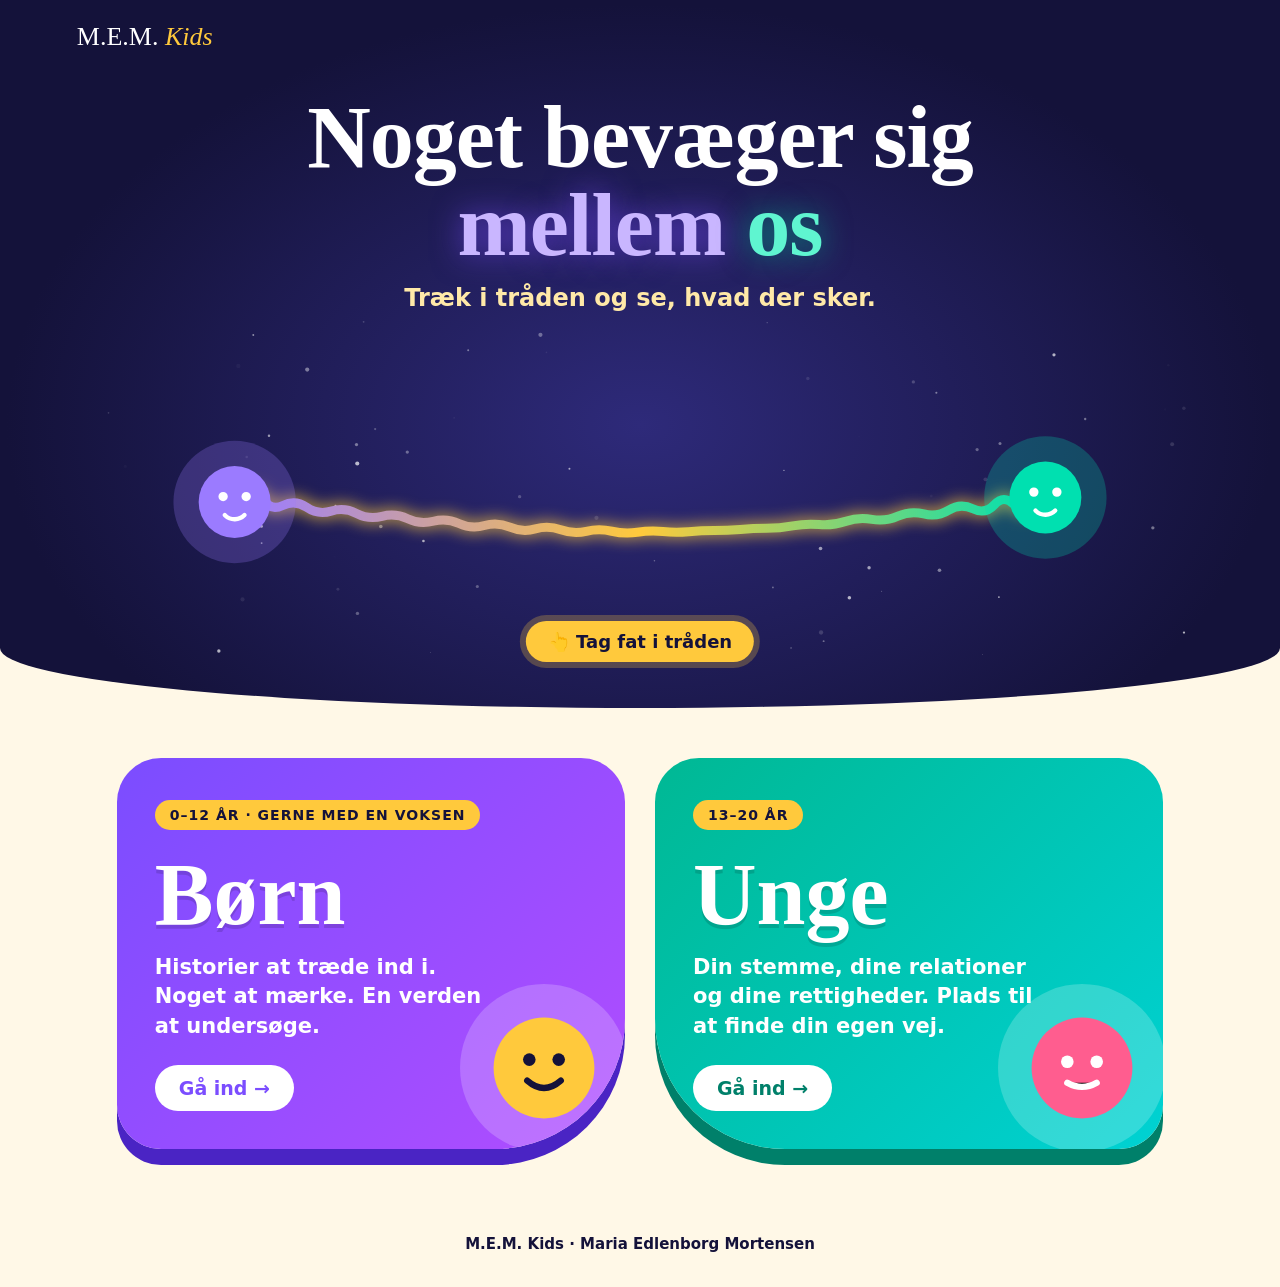
==== index.html @ 0a89ccec "M.E.M. Kids forside v3" ====
<!doctype html>
<html lang="da">
<head>
<meta charset="utf-8">
<meta name="viewport" content="width=device-width, initial-scale=1">
<title>M.E.M. Kids</title>
<style>
:root{--night:#14123a;--ink:#14123a;--born:#7b4dff;--born2:#b14dff;--unge:#00b894;--unge2:#00d2d3;--sol:#ffc93c;--pink:#ff5d8f}
*{box-sizing:border-box}
html,body{margin:0;background:#fff8e7;color:var(--ink);font-family:"Nunito","Trebuchet MS",system-ui,sans-serif}
.top{background:radial-gradient(ellipse at 50% 60%,#2e2a7a 0%,var(--night) 70%);color:#fff;padding-bottom:30px;border-radius:0 0 50% 50%/0 0 60px 60px;position:relative;overflow:hidden}
header{display:flex;justify-content:space-between;align-items:center;padding:22px 6%;position:relative;z-index:2}
.logo{font-family:Georgia,serif;font-size:26px;text-decoration:none;color:#fff}
.logo em{color:var(--sol)}
.hero{position:relative;text-align:center;padding:10px 6% 0;z-index:2}
h1{font-family:Georgia,serif;font-weight:700;font-size:clamp(42px,7vw,88px);line-height:1;margin:10px 0 14px;letter-spacing:-1px}
h1 span{color:#c9b6ff;text-shadow:0 0 30px #7b4dffaa} h1 b{color:#5ff5d0;text-shadow:0 0 30px #00b894aa}
.lead{font-size:clamp(19px,2.2vw,24px);max-width:620px;margin:0 auto;color:#ffe9a8;font-weight:700}
.stage{position:relative;height:360px;margin-top:6px}
canvas{position:absolute;inset:0;width:100%;height:100%;touch-action:none;cursor:grab}
canvas:active{cursor:grabbing}
.hint{position:absolute;left:50%;bottom:16px;transform:translateX(-50%);font-size:18px;font-weight:800;background:var(--sol);color:var(--night);padding:10px 22px;border-radius:99px;box-shadow:0 0 0 6px #ffc93c40;white-space:nowrap;pointer-events:none;transition:opacity .4s;animation:pulse 1.6s infinite}
@keyframes pulse{50%{box-shadow:0 0 0 14px #ffc93c00;transform:translateX(-50%) scale(1.05)}}
.doors{display:grid;grid-template-columns:1fr 1fr;gap:30px;padding:50px 6% 60px;max-width:1200px;margin:0 auto}
.door{position:relative;display:block;text-decoration:none;color:#fff;padding:42px 38px 38px;min-height:320px;overflow:hidden;transition:transform .25s,box-shadow .25s}
.door:hover,.door:focus-visible{transform:translateY(-8px) rotate(-1deg) scale(1.02)}
.door.born{background:linear-gradient(135deg,var(--born),var(--born2));border-radius:44px 44px 130px 44px;box-shadow:0 16px 0 #4a24c4}
.door.unge{background:linear-gradient(135deg,var(--unge),var(--unge2));border-radius:44px 44px 44px 130px;box-shadow:0 16px 0 #00806a}
.door.unge:hover{transform:translateY(-8px) rotate(1deg) scale(1.02)}
.age{display:inline-block;font-weight:800;font-size:14px;letter-spacing:1px;padding:7px 15px;border-radius:99px;background:var(--sol);color:var(--night)}
.door h2{font-family:Georgia,serif;font-weight:700;font-size:clamp(54px,7vw,88px);margin:14px 0 8px;text-shadow:0 4px 0 #0002}
.door p{font-size:21px;max-width:340px;margin:0;line-height:1.4;font-weight:600}
.go{display:inline-block;margin-top:24px;font-weight:800;font-size:19px;background:#fff;padding:12px 24px;border-radius:99px}
.born .go{color:var(--born)} .unge .go{color:#00806a}
.door svg{position:absolute;right:-24px;bottom:-24px;width:210px;height:210px;transition:transform .4s}
.door:hover svg{transform:rotate(-12deg) scale(1.1)}
footer{text-align:center;padding:26px 6% 34px;font-size:15px;font-weight:600}
@media(max-width:700px){.doors{grid-template-columns:1fr;padding-top:36px}.stage{height:270px}.door{min-height:250px}.door svg{width:150px;height:150px}}
@media(prefers-reduced-motion:reduce){.door,.door svg{transition:none}.hint{animation:none}}
</style>
</head>
<body>
<div class="top"><header><a class="logo" href="#">M.E.M. <em>Kids</em></a></header>

<section class="hero">
  <h1>Noget bevæger sig<br><span>mellem</span> <b>os</b></h1>
  <p class="lead">Træk i tråden og se, hvad der sker.</p>
  <div class="stage">
    <canvas id="c" aria-label="En tråd mellem to venner, som du kan trække i"></canvas>
    <div class="hint" id="hint">👆 Tag fat i tråden</div>
  </div>
</section>
</div>

<nav class="doors" aria-label="Vælg dit univers">
  <a class="door born" href="#born">
    <span class="age">0–12 ÅR · GERNE MED EN VOKSEN</span>
    <h2>Børn</h2>
    <p>Historier at træde ind i. Noget at mærke. En verden at undersøge.</p>
    <span class="go">Gå ind →</span>
    <svg viewBox="0 0 100 100" aria-hidden="true"><circle cx="50" cy="50" r="40" fill="#fff" opacity=".2"/><circle cx="50" cy="50" r="24" fill="#ffc93c"/><circle cx="43" cy="46" r="3" fill="#14123a"/><circle cx="57" cy="46" r="3" fill="#14123a"/><path d="M42 56q8 7 16 0" stroke="#14123a" stroke-width="3" fill="none" stroke-linecap="round"/></svg>
  </a>
  <a class="door unge" href="#unge">
    <span class="age">13–20 ÅR</span>
    <h2>Unge</h2>
    <p>Din stemme, dine relationer og dine rettigheder. Plads til at finde din egen vej.</p>
    <span class="go">Gå ind →</span>
    <svg viewBox="0 0 100 100" aria-hidden="true"><circle cx="50" cy="50" r="40" fill="#fff" opacity=".2"/><circle cx="50" cy="50" r="24" fill="#ff5d8f"/><circle cx="43" cy="47" r="3" fill="#fff"/><circle cx="57" cy="47" r="3" fill="#fff"/><path d="M43 57q7 4 14 0" stroke="#fff" stroke-width="3" stroke-linecap="round"/></svg>
  </a>
</nav>

<footer>M.E.M. Kids · Maria Edlenborg Mortensen</footer>

<script>
(()=>{
const cv=document.getElementById('c'),x=cv.getContext('2d'),hint=document.getElementById('hint');
let W,H,dpr,pts=[],N=34,grab=-1,mx=0,my=0,used=false,t=0,sparks=[];
function size(){dpr=devicePixelRatio||1;W=cv.clientWidth;H=cv.clientHeight;cv.width=W*dpr;cv.height=H*dpr;x.setTransform(dpr,0,0,dpr,0,0);init()}
function ends(){return[{x:W*.14,y:H*.5},{x:W*.86,y:H*.5}]}
function init(){const[a,b]=ends();pts=[];for(let i=0;i<N;i++){const k=i/(N-1);pts.push({x:a.x+(b.x-a.x)*k,y:a.y+Math.sin(k*Math.PI)*30,px:0,py:0});pts[i].px=pts[i].x;pts[i].py=pts[i].y}}
function seg(){const[a,b]=ends();return Math.hypot(b.x-a.x,b.y-a.y)/(N-1)*1.12}
function step(){
 const[a,b]=ends(),L=seg();t+=.016;
 for(let i=1;i<N-1;i++){const p=pts[i],vx=(p.x-p.px)*.985,vy=(p.y-p.py)*.985;p.px=p.x;p.py=p.y;p.x+=vx;p.y+=vy+.25+(grab<0&&!used?Math.sin(t*2+i*.3)*.04:0)}
 if(grab>0){pts[grab].x=mx;pts[grab].y=my}
 for(let k=0;k<12;k++){pts[0].x=a.x;pts[0].y=a.y+Math.sin(t*1.5)*4;pts[N-1].x=b.x;pts[N-1].y=b.y+Math.cos(t*1.5)*4;
  for(let i=0;i<N-1;i++){const p=pts[i],q=pts[i+1],dx=q.x-p.x,dy=q.y-p.y,d=Math.hypot(dx,dy)||1,f=(d-L)/d*.5;
   if(i>0&&i!==grab){p.x+=dx*f;p.y+=dy*f} if(i+1<N-1&&i+1!==grab){q.x-=dx*f;q.y-=dy*f}}}
 // sparks travel along rope when pulled
 const tension=pts.reduce((s,p,i)=>i?s+Math.hypot(p.x-pts[i-1].x,p.y-pts[i-1].y):0,0)/((N-1)*L);
 if(grab>0&&Math.random()<.45+tension*.2)sparks.push({u:Math.random()<.5?0:1,dir:0,v:.012+Math.random()*.01,c:Math.random()<.5?'#9b7bff':'#00e0b0'});
 sparks.forEach(s=>{if(!s.dir)s.dir=s.u?-1:1;s.u+=s.v*s.dir});sparks=sparks.filter(s=>s.u>=0&&s.u<=1);
 draw(tension)}
function at(u){const f=u*(N-1),i=Math.min(N-2,Math.floor(f)),r=f-i;return{x:pts[i].x+(pts[i+1].x-pts[i].x)*r,y:pts[i].y+(pts[i+1].y-pts[i].y)*r}}
function face(p,col,s,mood){x.fillStyle=col+'40';x.beginPath();x.arc(p.x,p.y,s*1.7,0,7);x.fill();x.fillStyle=col;x.beginPath();x.arc(p.x,p.y,s,0,7);x.fill();
 x.fillStyle='#fff';x.beginPath();x.arc(p.x-s*.32,p.y-s*.15,s*.13,0,7);x.arc(p.x+s*.32,p.y-s*.15,s*.13,0,7);x.fill();
 x.strokeStyle='#fff';x.lineWidth=s*.12;x.lineCap='round';x.beginPath();x.arc(p.x,p.y+s*.1,s*.38,.2*Math.PI+(1-mood)*.3,.8*Math.PI-(1-mood)*.3);x.stroke()}
const stars=Array.from({length:70},()=>({x:Math.random(),y:Math.random(),r:Math.random()*1.8+.4,p:Math.random()*6}));
function draw(ten){x.clearRect(0,0,W,H);stars.forEach(st=>{x.fillStyle='rgba(255,255,255,'+(.35+.35*Math.sin(t*2+st.p))+')';x.beginPath();x.arc(st.x*W,st.y*H,st.r,0,7);x.fill()});
 x.shadowColor='#ffc93c';x.shadowBlur=grab>0?30:16;
 const g=x.createLinearGradient(pts[0].x,0,pts[N-1].x,0);g.addColorStop(0,'#9b7bff');g.addColorStop(.5,'#ffc93c');g.addColorStop(1,'#00e0b0');
 x.strokeStyle=g;x.lineWidth=9;x.lineCap='round';x.lineJoin='round';x.beginPath();x.moveTo(pts[0].x,pts[0].y);
 for(let i=1;i<N-1;i++){const mx2=(pts[i].x+pts[i+1].x)/2,my2=(pts[i].y+pts[i+1].y)/2;x.quadraticCurveTo(pts[i].x,pts[i].y,mx2,my2)}x.lineTo(pts[N-1].x,pts[N-1].y);x.stroke();
 x.shadowBlur=0;sparks.forEach(s=>{const p=at(s.u);x.shadowColor=s.c;x.shadowBlur=20;x.fillStyle=s.c;x.beginPath();x.arc(p.x,p.y,6,0,7);x.fill();x.fillStyle='#ffc93c66';x.beginPath();x.arc(p.x,p.y,11,0,7);x.fill()});
 x.shadowBlur=0;const s=Math.min(W,H)*.1,mood=grab>0?1:.55;face(pts[0],'#9b7bff',s,mood);face(pts[N-1],'#00e0b0',s,mood)}
function pos(e){const r=cv.getBoundingClientRect();return{x:e.clientX-r.left,y:e.clientY-r.top}}
cv.addEventListener('pointerdown',e=>{const p=pos(e);let best=-1,bd=60;for(let i=2;i<N-2;i++){const d=Math.hypot(pts[i].x-p.x,pts[i].y-p.y);if(d<bd){bd=d;best=i}}
 if(best>0){grab=best;mx=p.x;my=p.y;cv.setPointerCapture(e.pointerId);if(!used){used=true;hint.style.opacity=0}}});
cv.addEventListener('pointermove',e=>{if(grab>0){const p=pos(e);mx=p.x;my=Math.max(10,Math.min(H-10,p.y))}});
addEventListener('pointerup',()=>grab=-1);
addEventListener('resize',size);size();
const reduce=matchMedia('(prefers-reduced-motion: reduce)').matches;
(function loop(){step();if(!reduce||grab>0)requestAnimationFrame(loop);else setTimeout(()=>requestAnimationFrame(loop),200)})();
})();
</script>
</body>
</html>
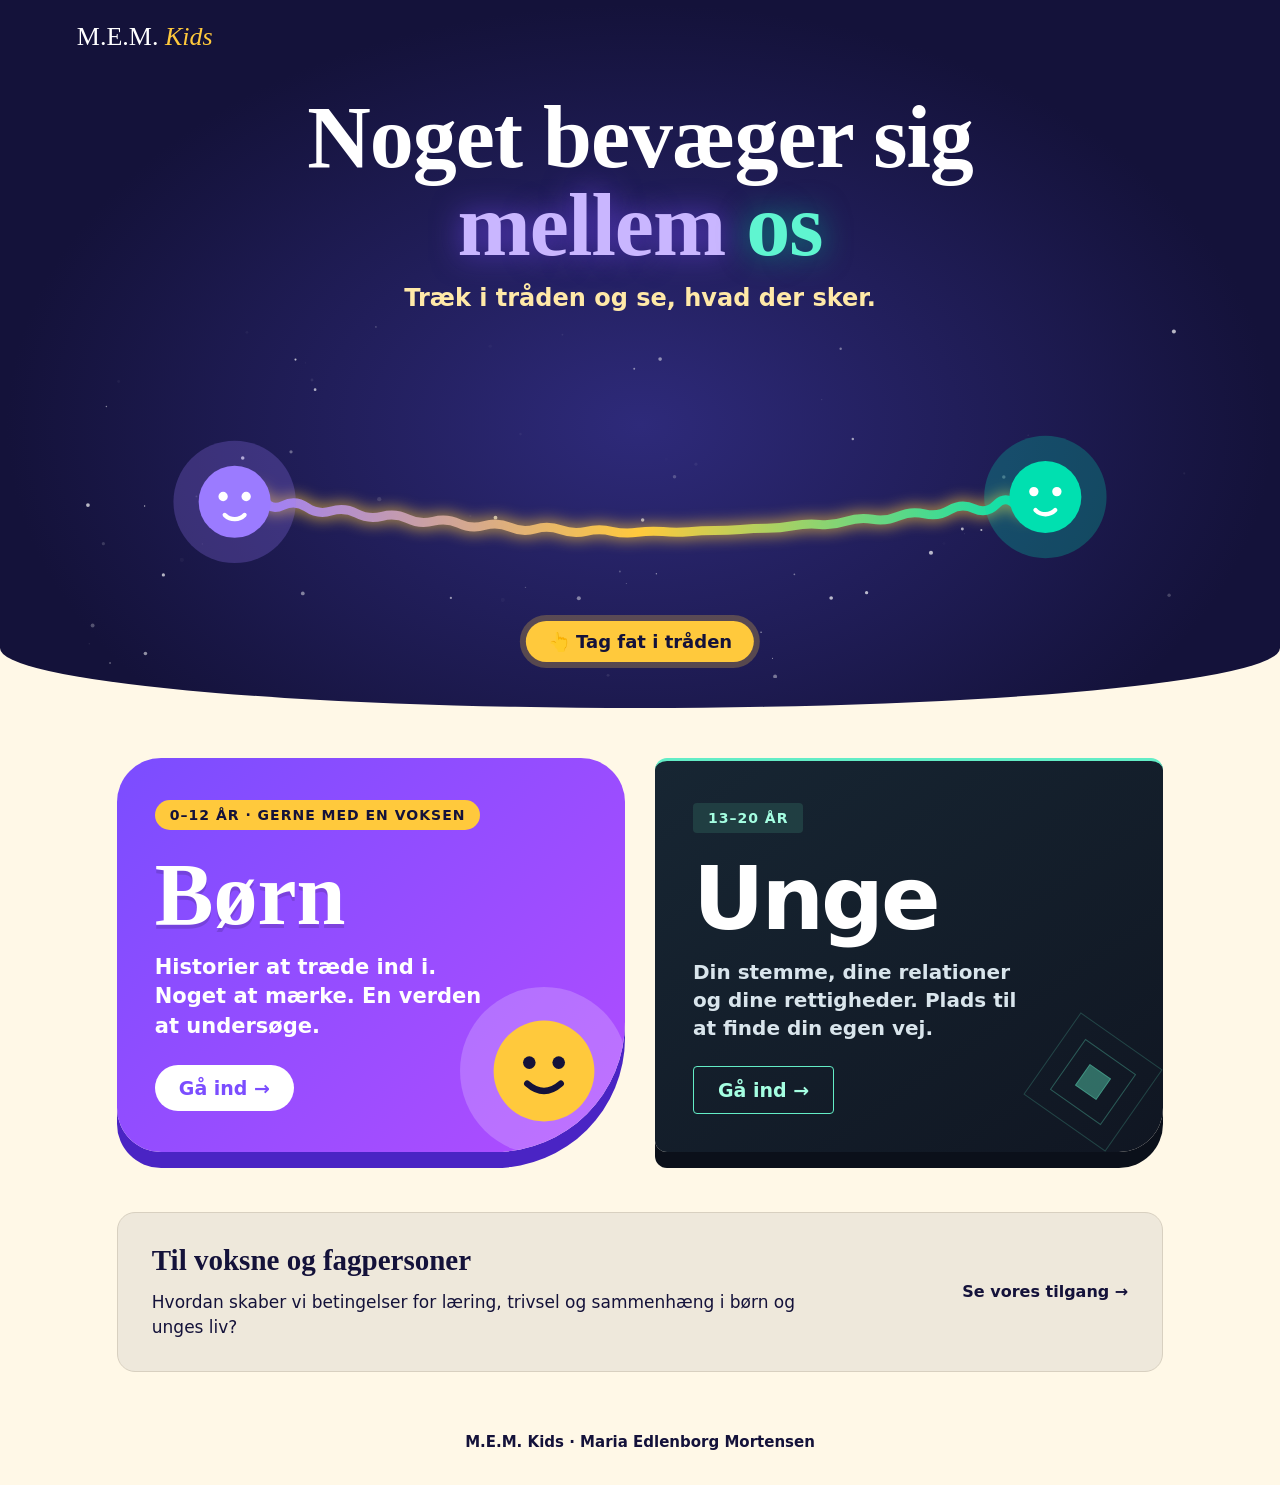
==== commit d7edc6ad: "Forside med indgang til voksne og fagpersoner" ====
--- a/index.html
+++ b/index.html
@@ -37,6 +37,28 @@
 footer{text-align:center;padding:26px 6% 34px;font-size:15px;font-weight:600}
 @media(max-width:700px){.doors{grid-template-columns:1fr;padding-top:36px}.stage{height:270px}.door{min-height:250px}.door svg{width:150px;height:150px}}
 @media(prefers-reduced-motion:reduce){.door,.door svg{transition:none}.hint{animation:none}}
+
+/* Unge: skarpere former og et selvstændigt, roligere udtryk. */
+.door.unge{background:linear-gradient(145deg,#172633,#101622);border-radius:12px 12px 44px 12px;box-shadow:0 16px 0 #0b101a;border-top:3px solid #63edc6}
+.door.unge:hover,.door.unge:focus-visible{transform:translateY(-6px)}
+.unge .age{background:#203e42;color:#a5ffe2;border-radius:4px}
+.door.unge h2{font-family:system-ui,sans-serif;font-weight:800;letter-spacing:-3px;text-shadow:none}
+.door.unge p{color:#d9e5ec;position:relative;z-index:1;font-size:20px}
+.unge .go{color:#a5ffe2;background:transparent;border:1px solid #63edc6;border-radius:4px;position:relative;z-index:1}
+.unge .signal{position:absolute;right:20px;bottom:20px;width:100px;height:100px;border:1px solid #63edc633;transform:rotate(35deg);pointer-events:none}
+.unge .signal:before,.unge .signal:after{content:'';position:absolute;inset:18px;border:1px solid #63edc64d}
+.unge .signal:after{inset:36px;background:#63edc666}
+.adults-wrap{max-width:1200px;margin:0 auto;padding:0 6% 35px}
+.adult-door{display:grid;grid-template-columns:1fr auto;gap:20px;align-items:center;text-decoration:none;color:var(--night);padding:30px 34px;background:#eee8db;border-radius:18px;border:1px solid #d8d0c0;transition:background .2s}
+.adult-door:hover{background:#e7dfce}.adult-door:focus-visible{outline:3px solid #69519e;outline-offset:5px}
+.adult-door h2{font:700 clamp(22px,3vw,29px)/1.2 Georgia,serif;margin:0 0 12px}
+.adult-door p{margin:0;max-width:650px;font-size:17px;line-height:1.5}
+.adult-door .adult-go{font-weight:700;font-size:16px;white-space:nowrap}
+.adult-content{background:#fffdf6;border-radius:18px;padding:28px 34px;margin-top:16px;border:1px solid #ddd5c7;line-height:1.65}
+.adult-content[hidden]{display:none}.adult-content h2{font:700 29px/1.2 Georgia,serif;margin:0 0 20px}.adult-content h3{font-size:19px;margin:24px 0 8px}.adult-content p{margin:0 0 12px;max-width:760px}.adult-content .ground{border-top:1px solid #ddd5c7;padding-top:20px;margin-top:25px;font-size:15px}
+@media(max-width:700px){.adult-door{grid-template-columns:1fr;padding:25px}.adult-content{padding:24px}.door.unge h2{font-size:64px}.age{font-size:12px;letter-spacing:.5px;max-width:100%}.door{padding:30px 26px}.door p{font-size:19px}.hint{font-size:15px;padding:10px 16px}}
+@media(prefers-reduced-motion:reduce){.adult-door{transition:none}.door:hover,.door:focus-visible,.door.unge:hover{transform:none}}
+
 </style>
 </head>
 <body>
@@ -65,14 +87,37 @@
     <h2>Unge</h2>
     <p>Din stemme, dine relationer og dine rettigheder. Plads til at finde din egen vej.</p>
     <span class="go">Gå ind →</span>
-    <svg viewBox="0 0 100 100" aria-hidden="true"><circle cx="50" cy="50" r="40" fill="#fff" opacity=".2"/><circle cx="50" cy="50" r="24" fill="#ff5d8f"/><circle cx="43" cy="47" r="3" fill="#fff"/><circle cx="57" cy="47" r="3" fill="#fff"/><path d="M43 57q7 4 14 0" stroke="#fff" stroke-width="3" stroke-linecap="round"/></svg>
+    <span class="signal" aria-hidden="true"></span>
   </a>
 </nav>
+
+
+<section class="adults-wrap" aria-label="Indgang for voksne og fagpersoner">
+  <a class="adult-door" href="#voksne" aria-expanded="false" aria-controls="voksne">
+    <div><h2>Til voksne og fagpersoner</h2><p>Hvordan skaber vi betingelser for læring, trivsel og sammenhæng i børn og unges liv?</p></div>
+    <span class="adult-go">Se vores tilgang →</span>
+  </a>
+  <div class="adult-content" id="voksne" hidden>
+    <h2>Et relationelt blik på børn og unge</h2>
+    <p>Børn og unge lever og udvikler sig gennem relationer, erfaringer og de rammer, de møder. Derfor undersøger vi sammenhængen mellem barnet, fællesskabet og de betingelser, voksne og institutioner skaber.</p>
+    <h3>Læring: oplevelse før forklaring</h3>
+    <p>Vi tager udgangspunkt i nysgerrighed, konkrete erfaringer og behovet for at forstå. Barnet får mulighed for at undersøge og prøve sig frem. Ord, tal og modeller forbindes med det oplevede.</p>
+    <h3>Ansvar: adgang til at deltage</h3>
+    <p>Når en elev ikke deltager, undersøger vi også opgavens mening, krav, tempo, støtte og pladsen i fællesskabet. De voksne har ansvar for at tilpasse de betingelser, de har indflydelse på, og følge op på, om ændringerne hjælper.</p>
+    <h3>Trivsel: det, der sker mellem os</h3>
+    <p>Barnets egen oplevelse skal have betydning. Vi ser på tryghed, relationer og muligheder for at høre til over tid. Støtten skal også kunne ændre de forhold, der gør hverdagen vanskelig.</p>
+    <h3>Børn i offentlige systemer: sammenhæng gennem skift</h3>
+    <p>Ved skoleskift, anbringelser og skift af sagsbehandler skal vigtige erfaringer, aftaler og relationer indgå i overgangen. Barnet eller den unge skal kunne forstå, hvad der sker, blive hørt og få forklaret, hvordan deres perspektiv indgår i beslutningerne.</p>
+    <p class="ground">Arbejdet udspringer af Mirakel Teori og M.E.M. Teori. På læringsområdet arbejder vi med Meaning, Experience, Model. Herfra udvikles fortællinger, læringsverdener, forløb og støtteværktøjer. Deres udviklings- og afprøvningsstatus skal fremgå af de enkelte tilbud.</p>
+  </div>
+</section>
 
 <footer>M.E.M. Kids · Maria Edlenborg Mortensen</footer>
 
 <script>
 (()=>{
+const adultLink=document.querySelector('.adult-door'),adultPanel=document.getElementById('voksne');
+adultLink.addEventListener('click',e=>{e.preventDefault();const open=adultPanel.hidden;adultPanel.hidden=!open;adultLink.setAttribute('aria-expanded',String(open));adultLink.querySelector('.adult-go').textContent=open?'Luk introduktionen ↑':'Se vores tilgang →'});
 const cv=document.getElementById('c'),x=cv.getContext('2d'),hint=document.getElementById('hint');
 let W,H,dpr,pts=[],N=34,grab=-1,mx=0,my=0,used=false,t=0,sparks=[];
 function size(){dpr=devicePixelRatio||1;W=cv.clientWidth;H=cv.clientHeight;cv.width=W*dpr;cv.height=H*dpr;x.setTransform(dpr,0,0,dpr,0,0);init()}
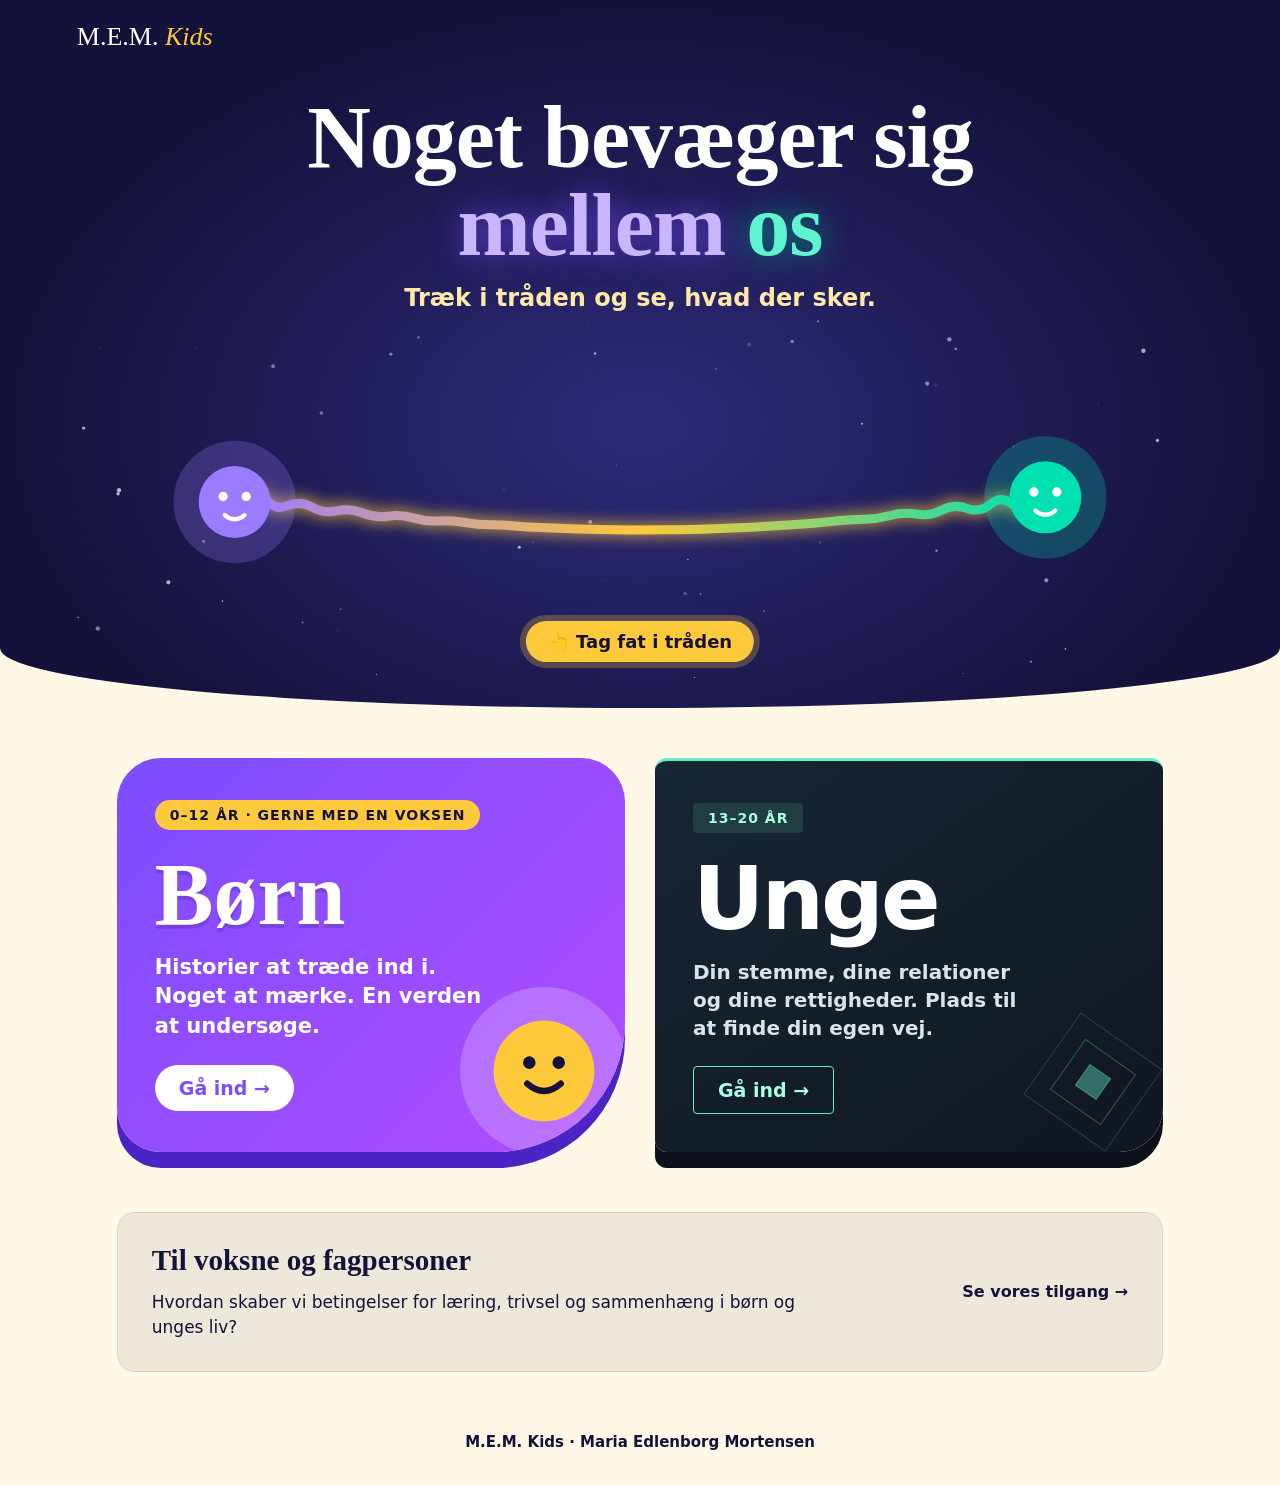
==== commit 12ec767f: "Add files via upload" ====
--- a/index.html
+++ b/index.html
@@ -75,14 +75,14 @@
 </div>
 
 <nav class="doors" aria-label="Vælg dit univers">
-  <a class="door born" href="#born">
+  <a class="door born" href="boern.html">
     <span class="age">0–12 ÅR · GERNE MED EN VOKSEN</span>
     <h2>Børn</h2>
     <p>Historier at træde ind i. Noget at mærke. En verden at undersøge.</p>
     <span class="go">Gå ind →</span>
     <svg viewBox="0 0 100 100" aria-hidden="true"><circle cx="50" cy="50" r="40" fill="#fff" opacity=".2"/><circle cx="50" cy="50" r="24" fill="#ffc93c"/><circle cx="43" cy="46" r="3" fill="#14123a"/><circle cx="57" cy="46" r="3" fill="#14123a"/><path d="M42 56q8 7 16 0" stroke="#14123a" stroke-width="3" fill="none" stroke-linecap="round"/></svg>
   </a>
-  <a class="door unge" href="#unge">
+  <a class="door unge" href="unge.html">
     <span class="age">13–20 ÅR</span>
     <h2>Unge</h2>
     <p>Din stemme, dine relationer og dine rettigheder. Plads til at finde din egen vej.</p>
@@ -118,6 +118,7 @@
 (()=>{
 const adultLink=document.querySelector('.adult-door'),adultPanel=document.getElementById('voksne');
 adultLink.addEventListener('click',e=>{e.preventDefault();const open=adultPanel.hidden;adultPanel.hidden=!open;adultLink.setAttribute('aria-expanded',String(open));adultLink.querySelector('.adult-go').textContent=open?'Luk introduktionen ↑':'Se vores tilgang →'});
+if(location.hash==='#voksne'){adultPanel.hidden=false;adultLink.setAttribute('aria-expanded','true');adultLink.querySelector('.adult-go').textContent='Luk introduktionen ↑';}
 const cv=document.getElementById('c'),x=cv.getContext('2d'),hint=document.getElementById('hint');
 let W,H,dpr,pts=[],N=34,grab=-1,mx=0,my=0,used=false,t=0,sparks=[];
 function size(){dpr=devicePixelRatio||1;W=cv.clientWidth;H=cv.clientHeight;cv.width=W*dpr;cv.height=H*dpr;x.setTransform(dpr,0,0,dpr,0,0);init()}
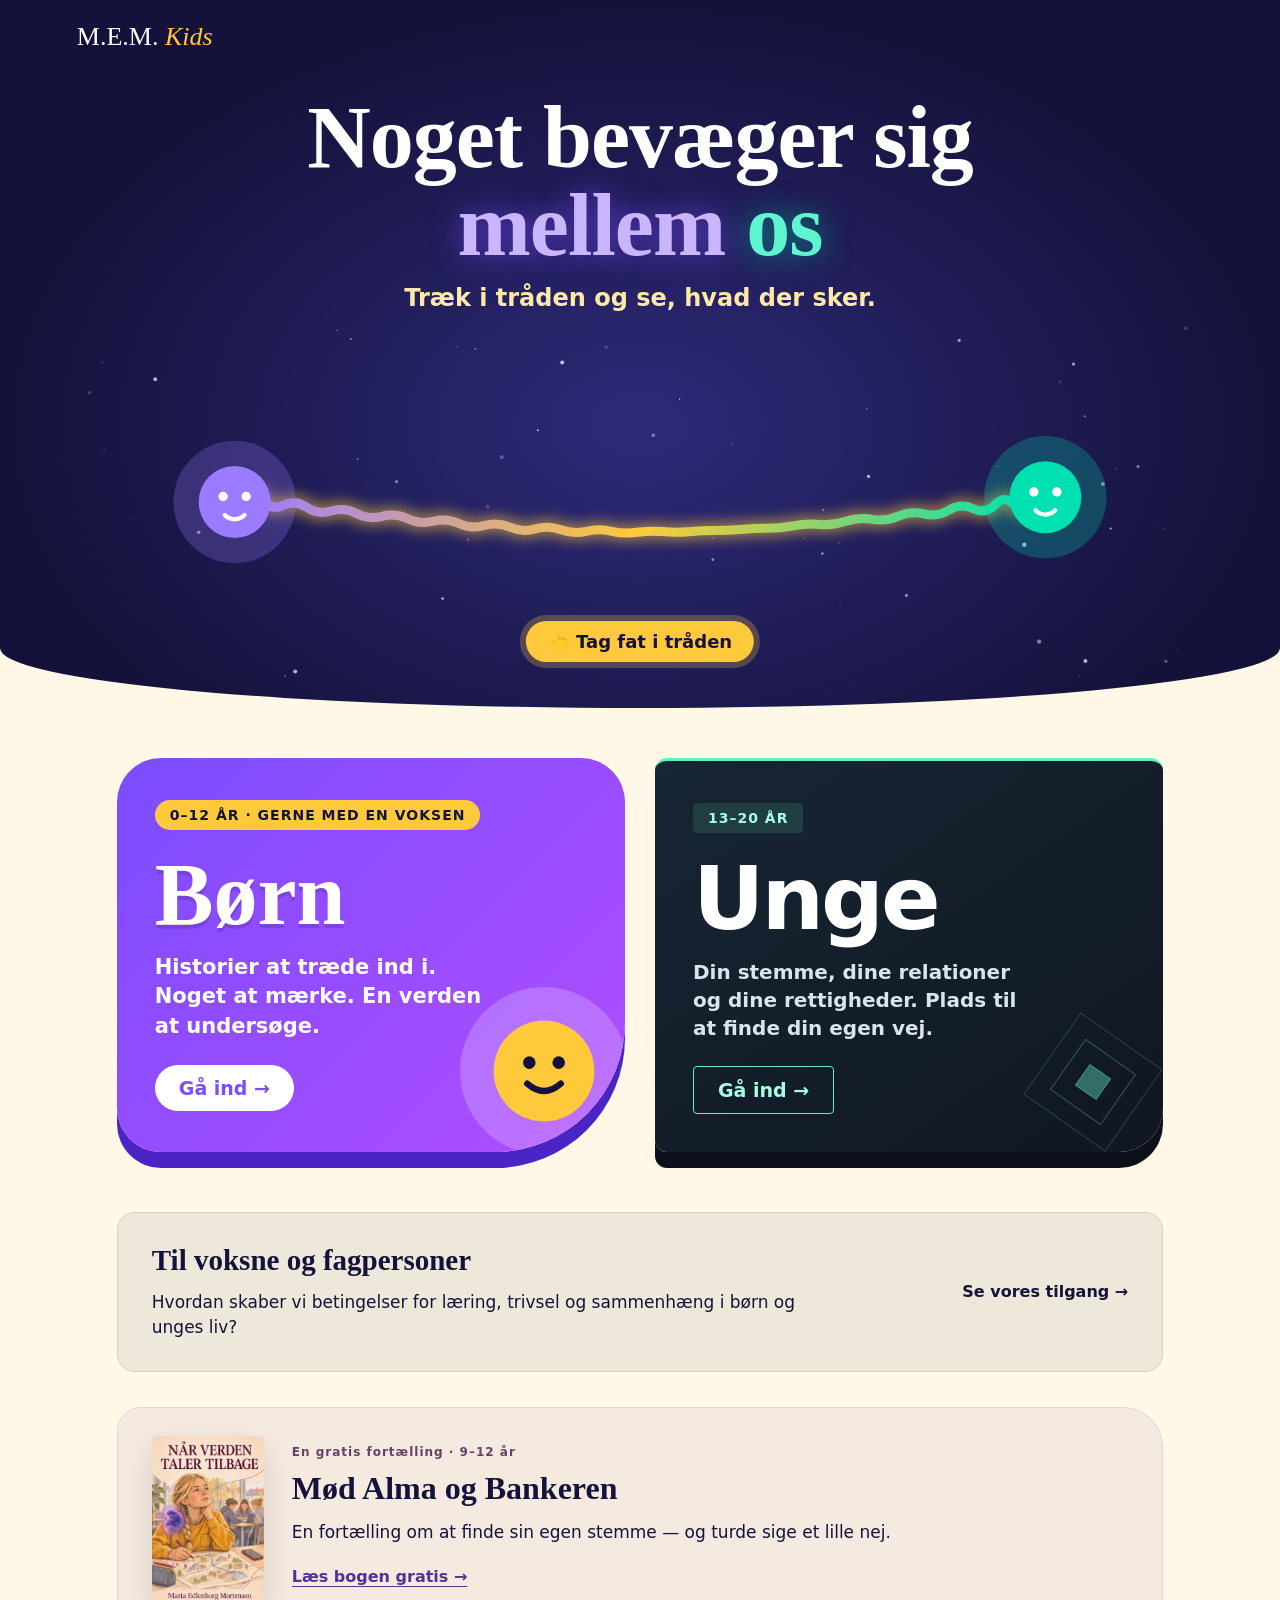
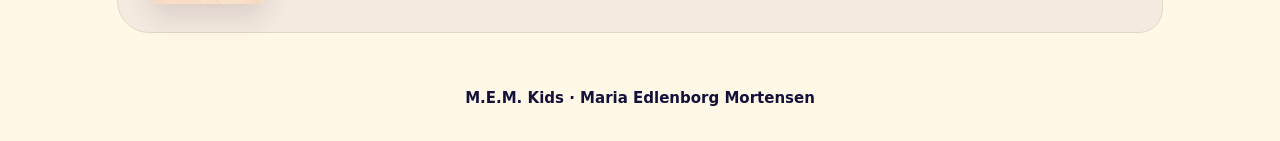
==== commit 440dff40: "Add files via upload" ====
--- a/index.html
+++ b/index.html
@@ -60,6 +60,7 @@
 @media(prefers-reduced-motion:reduce){.adult-door{transition:none}.door:hover,.door:focus-visible,.door.unge:hover{transform:none}}
 
 </style>
+<link rel="stylesheet" href="boeger.css">
 </head>
 <body>
 <div class="top"><header><a class="logo" href="#">M.E.M. <em>Kids</em></a></header>
@@ -108,7 +109,22 @@
     <p>Barnets egen oplevelse skal have betydning. Vi ser på tryghed, relationer og muligheder for at høre til over tid. Støtten skal også kunne ændre de forhold, der gør hverdagen vanskelig.</p>
     <h3>Børn i offentlige systemer: sammenhæng gennem skift</h3>
     <p>Ved skoleskift, anbringelser og skift af sagsbehandler skal vigtige erfaringer, aftaler og relationer indgå i overgangen. Barnet eller den unge skal kunne forstå, hvad der sker, blive hørt og få forklaret, hvordan deres perspektiv indgår i beslutningerne.</p>
+    <h3>Læs sammen og tal videre</h3>
+    <p>Til <em>Når verden taler tilbage</em> findes en kort læsevejledning om Bankeren, det lille nej og retten til sin egen idé. Samtalen er en invitation, og barnet behøver ikke fortælle om egne oplevelser.</p>
+    <p><a href="boeger/laesevejledning.pdf" download="laesevejledning.pdf">Hent læsevejledningen gratis (PDF, 71 KB) ↓</a> · <a href="boern.html#bogen">Find bogen i børnerummet →</a></p>
     <p class="ground">Arbejdet udspringer af Mirakel Teori og M.E.M. Teori. På læringsområdet arbejder vi med Meaning, Experience, Model. Herfra udvikles fortællinger, læringsverdener, forløb og støtteværktøjer. Deres udviklings- og afprøvningsstatus skal fremgå af de enkelte tilbud.</p>
+  </div>
+</section>
+
+<section class="book-teaser-wrap" aria-labelledby="teaser-title">
+  <div class="book-teaser">
+    <a class="book-teaser-cover" href="boern.html#bogen" aria-label="Find bogen om Alma og Bankeren i børnerummet"><img src="assets/naar-verden-taler-tilbage.webp" width="600" height="900" loading="lazy" decoding="async" alt="Omslag til Når verden taler tilbage med Alma og Bankeren."></a>
+    <div class="book-teaser-copy">
+      <p class="book-kicker">En gratis fortælling · 9–12 år</p>
+      <h2 id="teaser-title">Mød Alma og Bankeren</h2>
+      <p>En fortælling om at finde sin egen stemme — og turde sige et lille nej.</p>
+      <a class="book-teaser-link" href="boern.html#bogen">Læs bogen gratis →</a>
+    </div>
   </div>
 </section>
 
--- a/boeger.css
+++ b/boeger.css
@@ -0,0 +1,23 @@
+.book-section{scroll-margin-top:24px}
+.book-layout{display:grid;grid-template-columns:220px minmax(0,1fr);gap:40px;align-items:start}
+.book-cover,.book-teaser-cover{display:block}
+.book-cover img,.book-teaser-cover img{display:block;width:100%;height:auto;border-radius:5px;box-shadow:0 12px 28px #39233824}
+.book-copy h2{margin-top:12px}
+.book-format{font-size:14px;color:#584b70}
+.book-actions{display:flex;flex-wrap:wrap;gap:12px;margin:24px 0}
+.book-primary,.book-secondary{display:inline-flex;align-items:center;justify-content:center;min-height:48px;border-radius:28px;padding:11px 21px;text-decoration:none;font-size:16px;font-weight:700;line-height:1.4;border:1px solid #7041c4}
+.book-primary{background:#7041c4;color:#fff}
+.book-secondary{background:transparent;color:#533196}
+.book-primary:hover{background:#573095}.book-secondary:hover{background:#eee4ff}
+.book-guide{font-size:15px;margin:0 0 20px}.book-guide a{font-weight:700;text-underline-offset:3px}
+.book-guide span{font-size:13px;color:#584b70}
+.book-permission{font-size:13px;line-height:1.6;color:#584b70;max-width:620px}
+.book-teaser-wrap{max-width:1200px;margin:0 auto;padding:0 6% 30px}
+.book-teaser{display:grid;grid-template-columns:112px minmax(0,1fr);gap:28px;align-items:center;padding:28px 34px;background:#f4eadf;border:1px solid #e4d7c9;border-radius:24px 40px 24px 32px}
+.book-kicker{font-size:12px;font-weight:700;letter-spacing:1px;color:#664069;margin:0 0 10px}
+.book-teaser h2{font:700 clamp(24px,3vw,32px)/1.2 Georgia,serif;margin:0 0 12px}
+.book-teaser-copy>p:not(.book-kicker){font-size:17px;line-height:1.5;margin:0 0 14px;max-width:620px}
+.book-teaser-link{display:inline-block;font-size:16px;font-weight:700;color:#533196;padding:8px 0;text-underline-offset:4px}
+.book-section a:focus-visible,.book-teaser-wrap a:focus-visible{outline:3px solid #8250d8;outline-offset:5px}
+@media(max-width:700px){.book-layout{grid-template-columns:1fr;gap:24px}.book-cover{width:180px;max-width:65%}.book-teaser{padding:24px;gap:20px;grid-template-columns:90px minmax(0,1fr)}.book-teaser h2{font-size:25px}.book-teaser-copy>p:not(.book-kicker){font-size:16px}}
+@media(max-width:400px){.book-teaser{grid-template-columns:1fr}.book-teaser-cover{width:100px}}
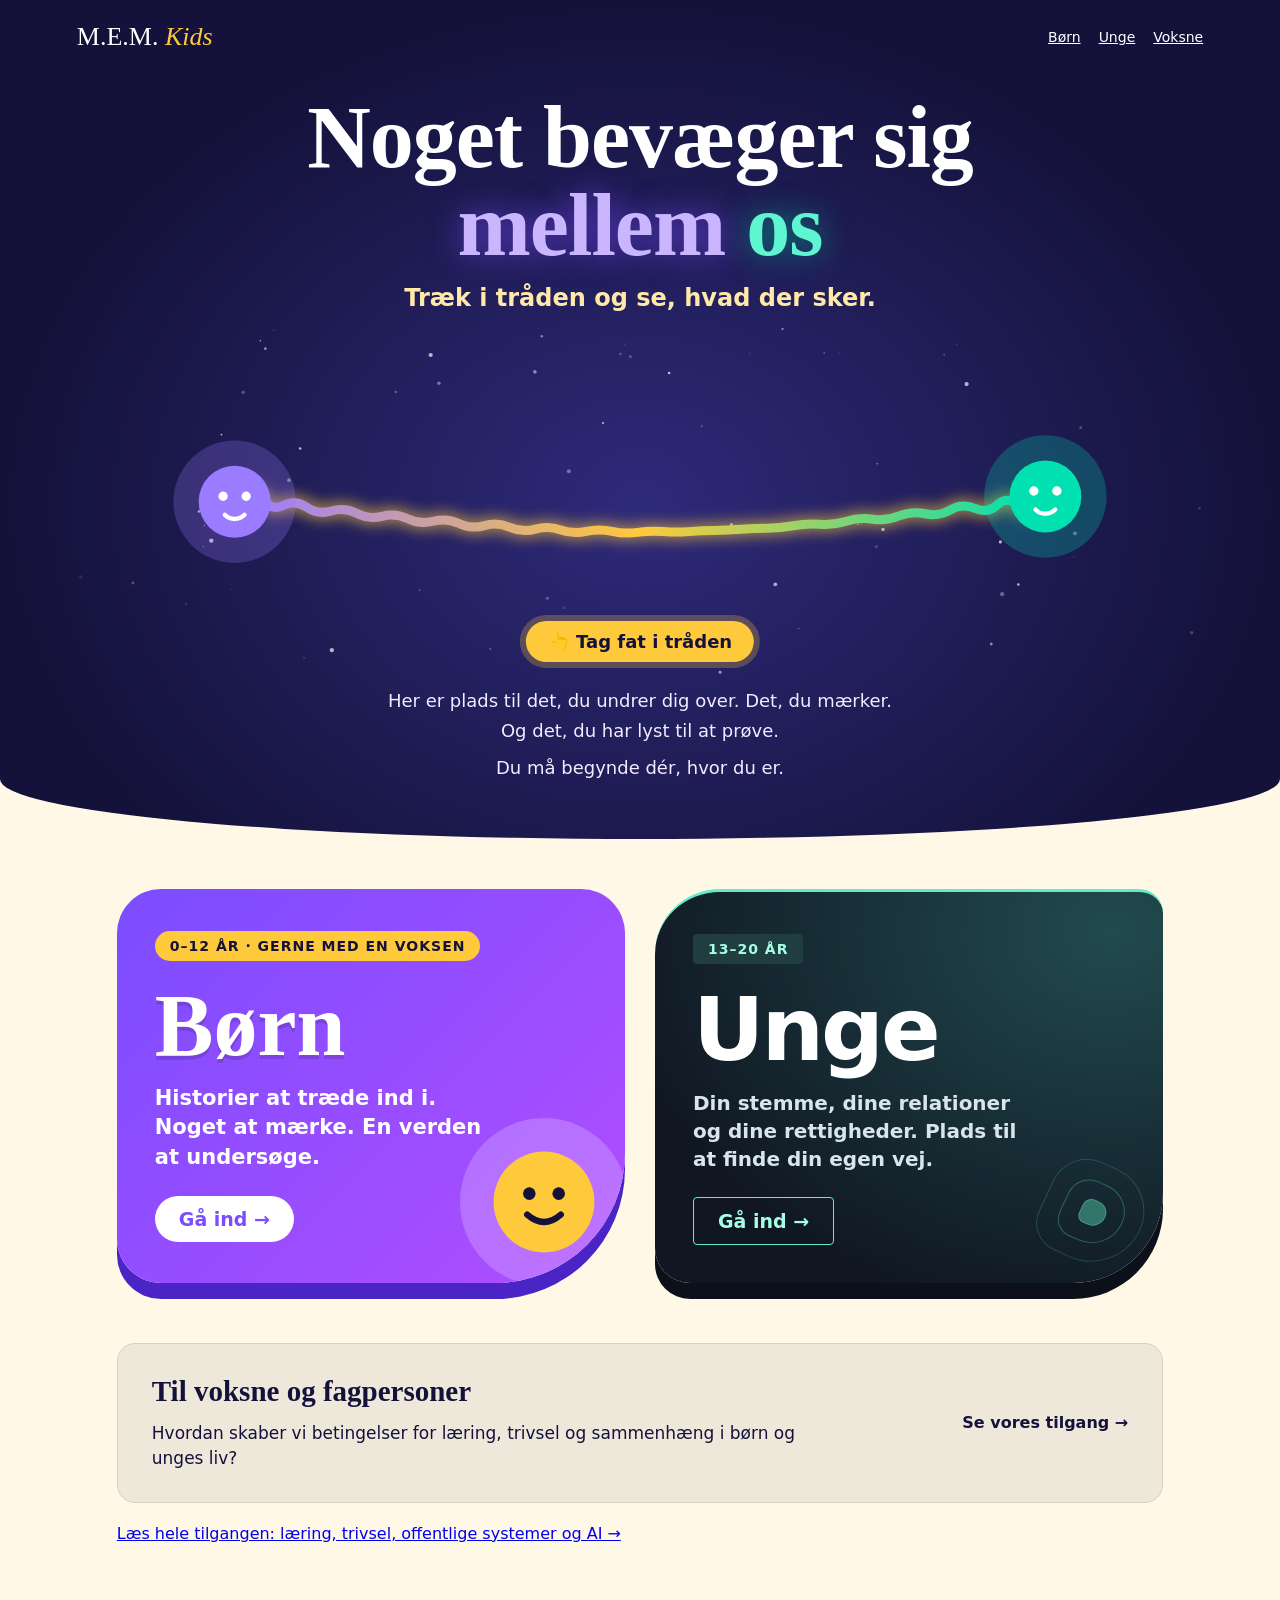
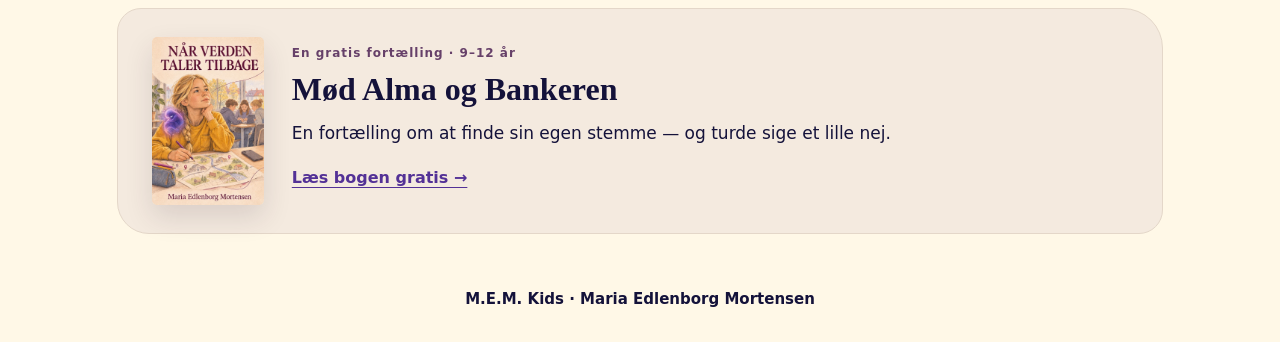
==== commit c8c75318: "Add files via upload" ====
--- a/index.html
+++ b/index.html
@@ -60,10 +60,10 @@
 @media(prefers-reduced-motion:reduce){.adult-door{transition:none}.door:hover,.door:focus-visible,.door.unge:hover{transform:none}}
 
 </style>
-<link rel="stylesheet" href="boeger.css">
+<link rel="stylesheet" href="boeger.css"><link rel="stylesheet" href="univers.css"><meta name="description" content="Historier, læring og sanselige oplevelser for børn og unge. Et relationelt grundlag for deltagelse, trivsel og tryg teknologi.">
 </head>
 <body>
-<div class="top"><header><a class="logo" href="#">M.E.M. <em>Kids</em></a></header>
+<div class="top"><header><a class="logo" href="index.html">M.E.M. <em>Kids</em></a><nav class="top-links" aria-label="Genveje"><a href="boern.html">Børn</a><a href="unge.html">Unge</a><a href="voksne.html">Voksne</a></nav></header>
 
 <section class="hero">
   <h1>Noget bevæger sig<br><span>mellem</span> <b>os</b></h1>
@@ -72,7 +72,7 @@
     <canvas id="c" aria-label="En tråd mellem to venner, som du kan trække i"></canvas>
     <div class="hint" id="hint">👆 Tag fat i tråden</div>
   </div>
-</section>
+</section><div class="shared-copy"><p>Her er plads til det, du undrer dig over. Det, du mærker. Og det, du har lyst til at prøve.</p><p>Du må begynde dér, hvor du er.</p></div>
 </div>
 
 <nav class="doors" aria-label="Vælg dit univers">
@@ -94,11 +94,11 @@
 
 
 <section class="adults-wrap" aria-label="Indgang for voksne og fagpersoner">
-  <a class="adult-door" href="#voksne" aria-expanded="false" aria-controls="voksne">
+  <button class="adult-door" type="button" aria-expanded="false" aria-controls="voksne">
     <div><h2>Til voksne og fagpersoner</h2><p>Hvordan skaber vi betingelser for læring, trivsel og sammenhæng i børn og unges liv?</p></div>
     <span class="adult-go">Se vores tilgang →</span>
-  </a>
-  <div class="adult-content" id="voksne" hidden>
+  </button>
+  <p class="home-adult-route"><a href="voksne.html">Læs hele tilgangen: læring, trivsel, offentlige systemer og AI →</a></p><div class="adult-content" id="voksne" hidden>
     <h2>Et relationelt blik på børn og unge</h2>
     <p>Børn og unge lever og udvikler sig gennem relationer, erfaringer og de rammer, de møder. Derfor undersøger vi sammenhængen mellem barnet, fællesskabet og de betingelser, voksne og institutioner skaber.</p>
     <h3>Læring: oplevelse før forklaring</h3>
--- a/univers.css
+++ b/univers.css
@@ -0,0 +1,4 @@
+
+:root{--plum:#7141be;--paper:#fff8e7} .skip-link{position:fixed;top:8px;left:8px;padding:10px;background:white;color:#211b49;z-index:100;transform:translateY(-160%)}.skip-link:focus{transform:none}
+.top-links{display:flex;gap:18px;flex-wrap:wrap;font-size:14px}.top-links a{color:inherit}.shared-copy{max-width:680px;margin:0 auto;padding:0 6% 18px;text-align:center;font-size:18px;line-height:1.65;color:#f2ebff}.shared-copy p{margin:8px 0}.page-intro{max-width:730px}.page-intro p{font-size:20px}.pill{display:inline-block;font-size:12px;letter-spacing:.4px;padding:5px 11px;background:#e8dbfa;color:#4b2c78;border-radius:18px}.young .pill{background:#233f42;color:#bbf5df}.feature-grid{display:grid;grid-template-columns:repeat(3,minmax(0,1fr));gap:20px;margin:28px 0}.feature{background:#f0e7fa;border-radius:34px 18px 38px 18px;padding:25px;min-width:0}.feature h3{font:700 25px/1.2 Georgia,serif;margin:12px 0}.feature p{font-size:16px}.feature img{width:100%;height:210px;object-fit:cover;border-radius:24px;display:block}.feature a{font-weight:bold}.feature-grid.two{grid-template-columns:repeat(2,minmax(0,1fr))}.young .feature{background:#192b37;border:1px solid #46616a;border-radius:45px 16px 50px 20px}.young .feature h3{font-family:inherit}.callout{padding:25px 30px;background:#eae3f3;border-left:4px solid #8861bc;border-radius:0 26px 26px 0;margin:25px 0}.young .callout{background:#1a303a;border-color:#9cebd2}.text-link{display:inline-block;margin:12px 20px 8px 0;font-weight:bold}.wide-art{display:block;width:100%;height:auto;max-width:750px;border-radius:36px;margin:auto}.step-list{counter-reset:steps;padding:0;list-style:none}.step-list li{margin:15px 0;padding:18px 22px;background:#f1e9fa;border-radius:18px}.step-list strong{display:block}.flow-line{font:700 clamp(22px,4vw,36px)/1.4 Georgia,serif;color:#7141be}.adult-long{max-width:790px}.adult-long p{max-width:740px}.adult-long details{padding:16px 0;border-top:1px solid #cabbd3}.adult-long summary{cursor:pointer;font-weight:700}.young .tempo-form{padding:28px;border-radius:40% 10% 30% 8%;background:radial-gradient(ellipse,#497b78,#1d3847 70%);min-height:160px;display:grid;place-items:center;margin:20px 0}.tempo-orb{width:85px;height:85px;background:#a9e7d0;border-radius:43% 57% 62% 38%;box-shadow:0 0 50px #81e4d56b;transition:transform .2s}.tempo-range{width:100%;accent-color:#a5f2ce}.status-line{font-size:14px;color:#625175}.young .status-line{color:#b9d2d8}.quiet{font-size:14px}.adult-door{width:100%;text-align:left;font-family:inherit;cursor:pointer}.door.unge{border-radius:65px 24px 90px 35px;background:radial-gradient(ellipse at 90% 10%,#214b4e,#101622 80%)}.unge .signal{border-radius:45% 55% 65% 35%;transform:rotate(25deg)}.unge .signal:before,.unge .signal:after{border-radius:inherit}.home-adult-route{padding:5px 0 14px;font-size:16px}.young .hero-mark{border-radius:45% 55% 65% 35%}
+@media(max-width:700px){.feature-grid,.feature-grid.two{grid-template-columns:1fr}.feature img{height:auto;max-height:330px}.shared-copy{font-size:16px}.top-links{gap:12px}.callout{padding:20px}.flow-line{font-size:25px}}@media(prefers-reduced-motion:reduce){.tempo-orb{transition:none}}
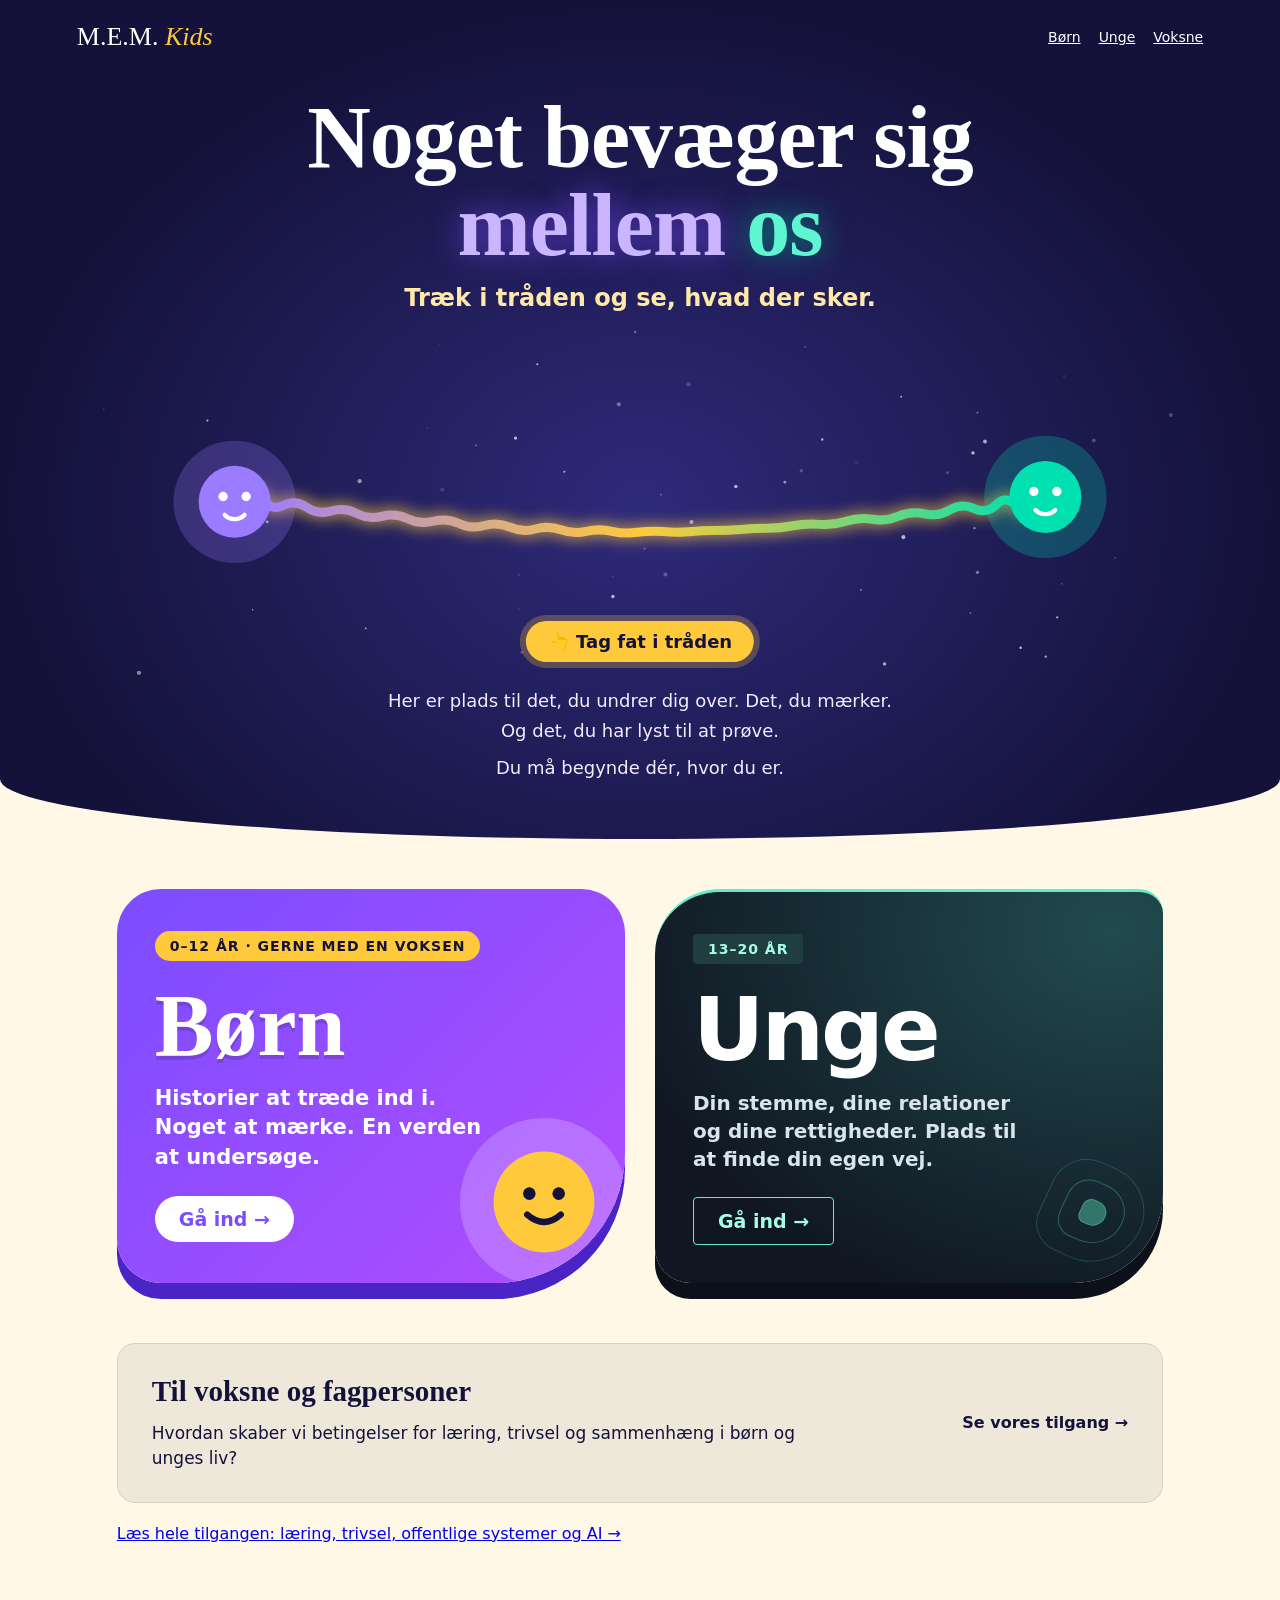
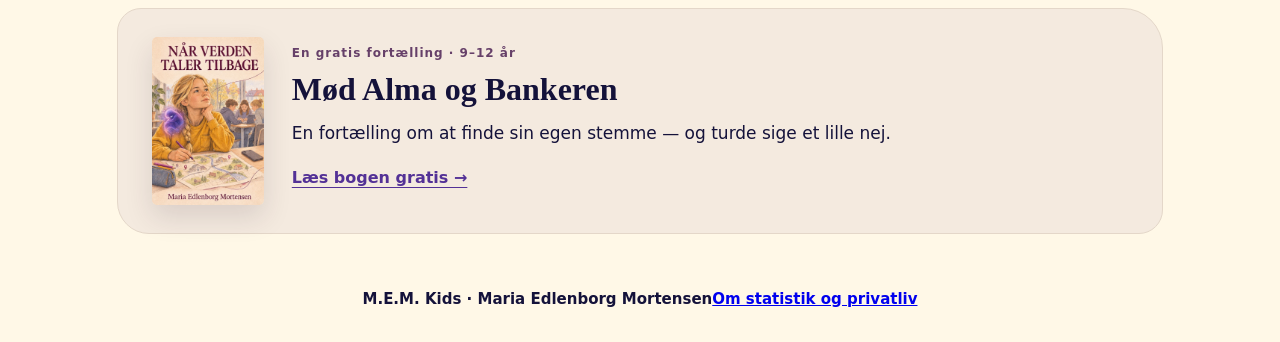
==== commit b379fad4: "Add files via upload" ====
--- a/index.html
+++ b/index.html
@@ -111,7 +111,7 @@
     <p>Ved skoleskift, anbringelser og skift af sagsbehandler skal vigtige erfaringer, aftaler og relationer indgå i overgangen. Barnet eller den unge skal kunne forstå, hvad der sker, blive hørt og få forklaret, hvordan deres perspektiv indgår i beslutningerne.</p>
     <h3>Læs sammen og tal videre</h3>
     <p>Til <em>Når verden taler tilbage</em> findes en kort læsevejledning om Bankeren, det lille nej og retten til sin egen idé. Samtalen er en invitation, og barnet behøver ikke fortælle om egne oplevelser.</p>
-    <p><a href="boeger/laesevejledning.pdf" download="laesevejledning.pdf">Hent læsevejledningen gratis (PDF, 71 KB) ↓</a> · <a href="boern.html#bogen">Find bogen i børnerummet →</a></p>
+    <p><a href="boeger/laesevejledning.pdf" download="laesevejledning.pdf" data-goatcounter-click="vejledning-hent-pdf" data-goatcounter-title="Læsevejledning: Hent PDF" data-goatcounter-no-session="1">Hent læsevejledningen gratis (PDF, 71 KB) ↓</a> · <a href="boern.html#bogen">Find bogen i børnerummet →</a></p>
     <p class="ground">Arbejdet udspringer af Mirakel Teori og M.E.M. Teori. På læringsområdet arbejder vi med Meaning, Experience, Model. Herfra udvikles fortællinger, læringsverdener, forløb og støtteværktøjer. Deres udviklings- og afprøvningsstatus skal fremgå af de enkelte tilbud.</p>
   </div>
 </section>
@@ -128,7 +128,7 @@
   </div>
 </section>
 
-<footer>M.E.M. Kids · Maria Edlenborg Mortensen</footer>
+<footer>M.E.M. Kids · Maria Edlenborg Mortensen<a href="statistik-og-privatliv.html">Om statistik og privatliv</a></footer>
 
 <script>
 (()=>{
@@ -175,5 +175,7 @@
 (function loop(){step();if(!reduce||grab>0)requestAnimationFrame(loop);else setTimeout(()=>requestAnimationFrame(loop),200)})();
 })();
 </script>
+<script>window.goatcounter={path:function(){return location.pathname;},referrer:""};</script>
+<script data-goatcounter="https://mem-kids.goatcounter.com/count" async src="https://gc.zgo.at/count.js"></script>
 </body>
 </html>
